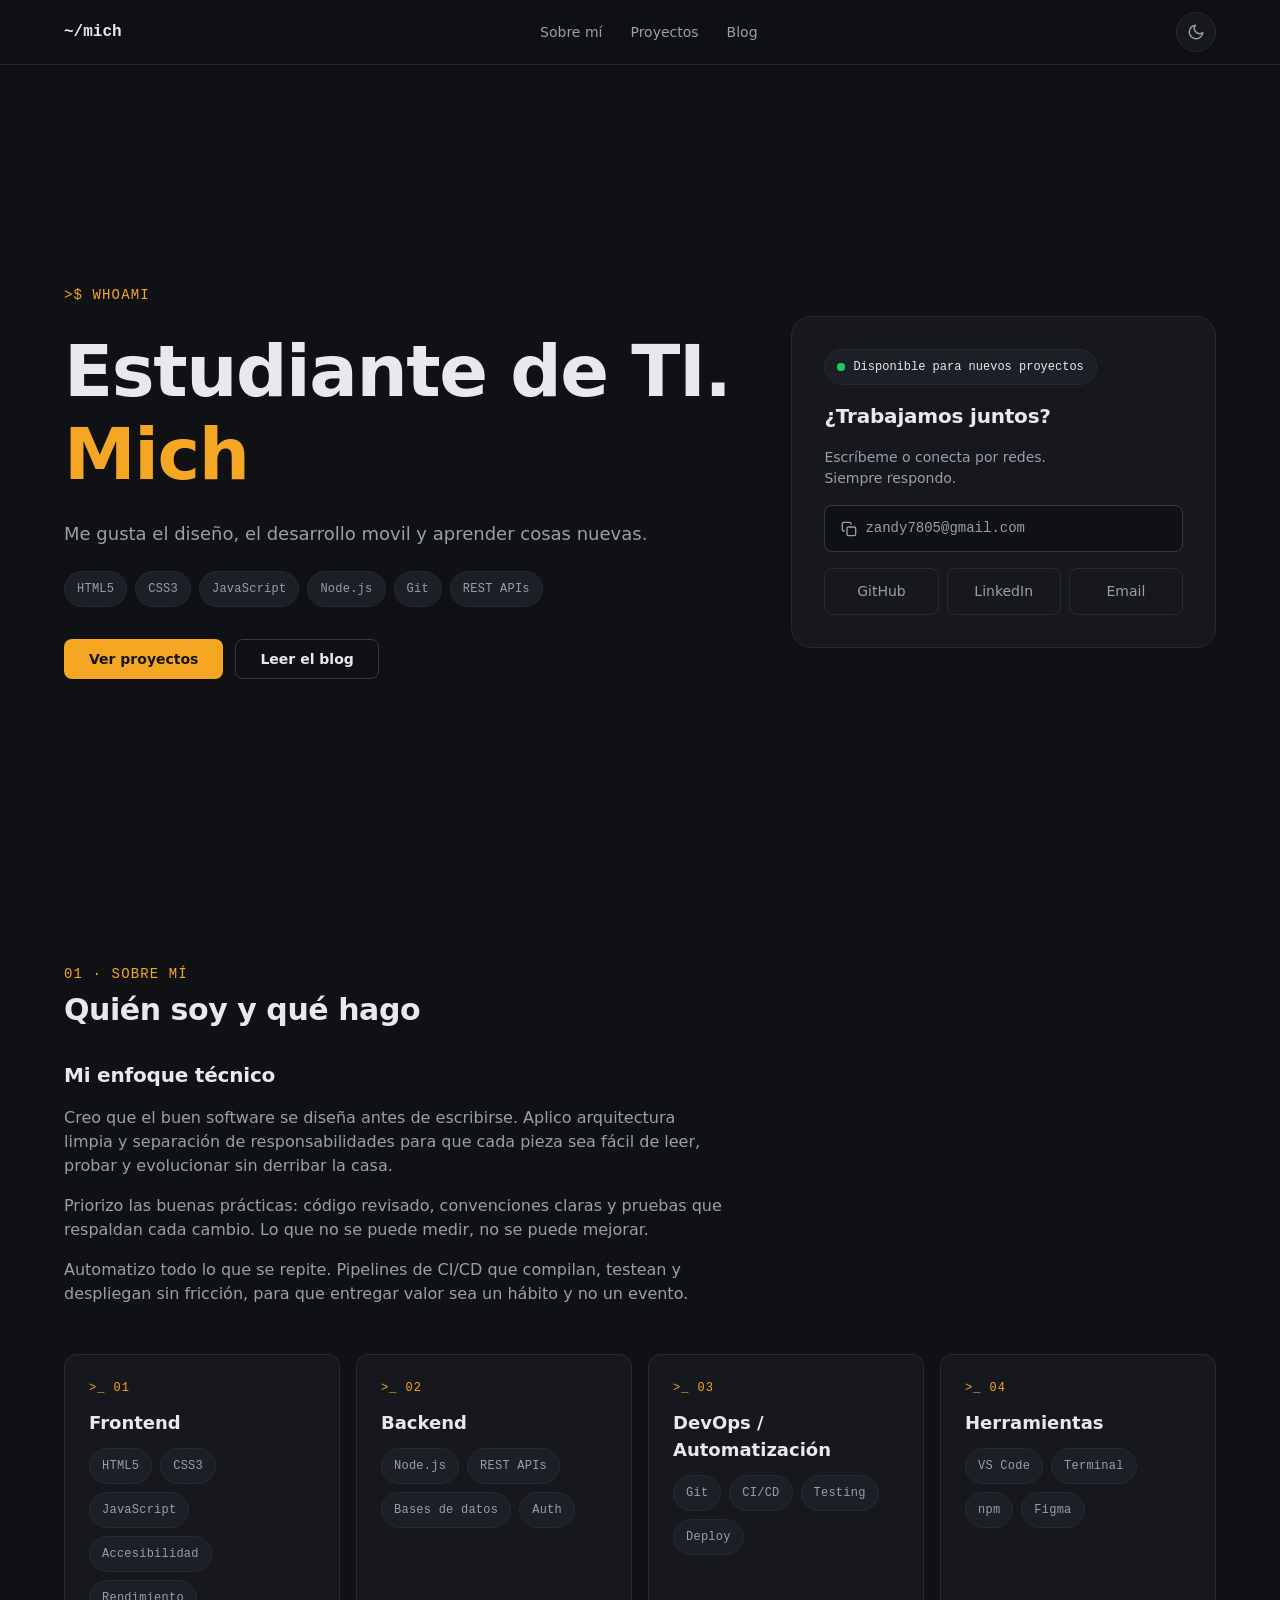
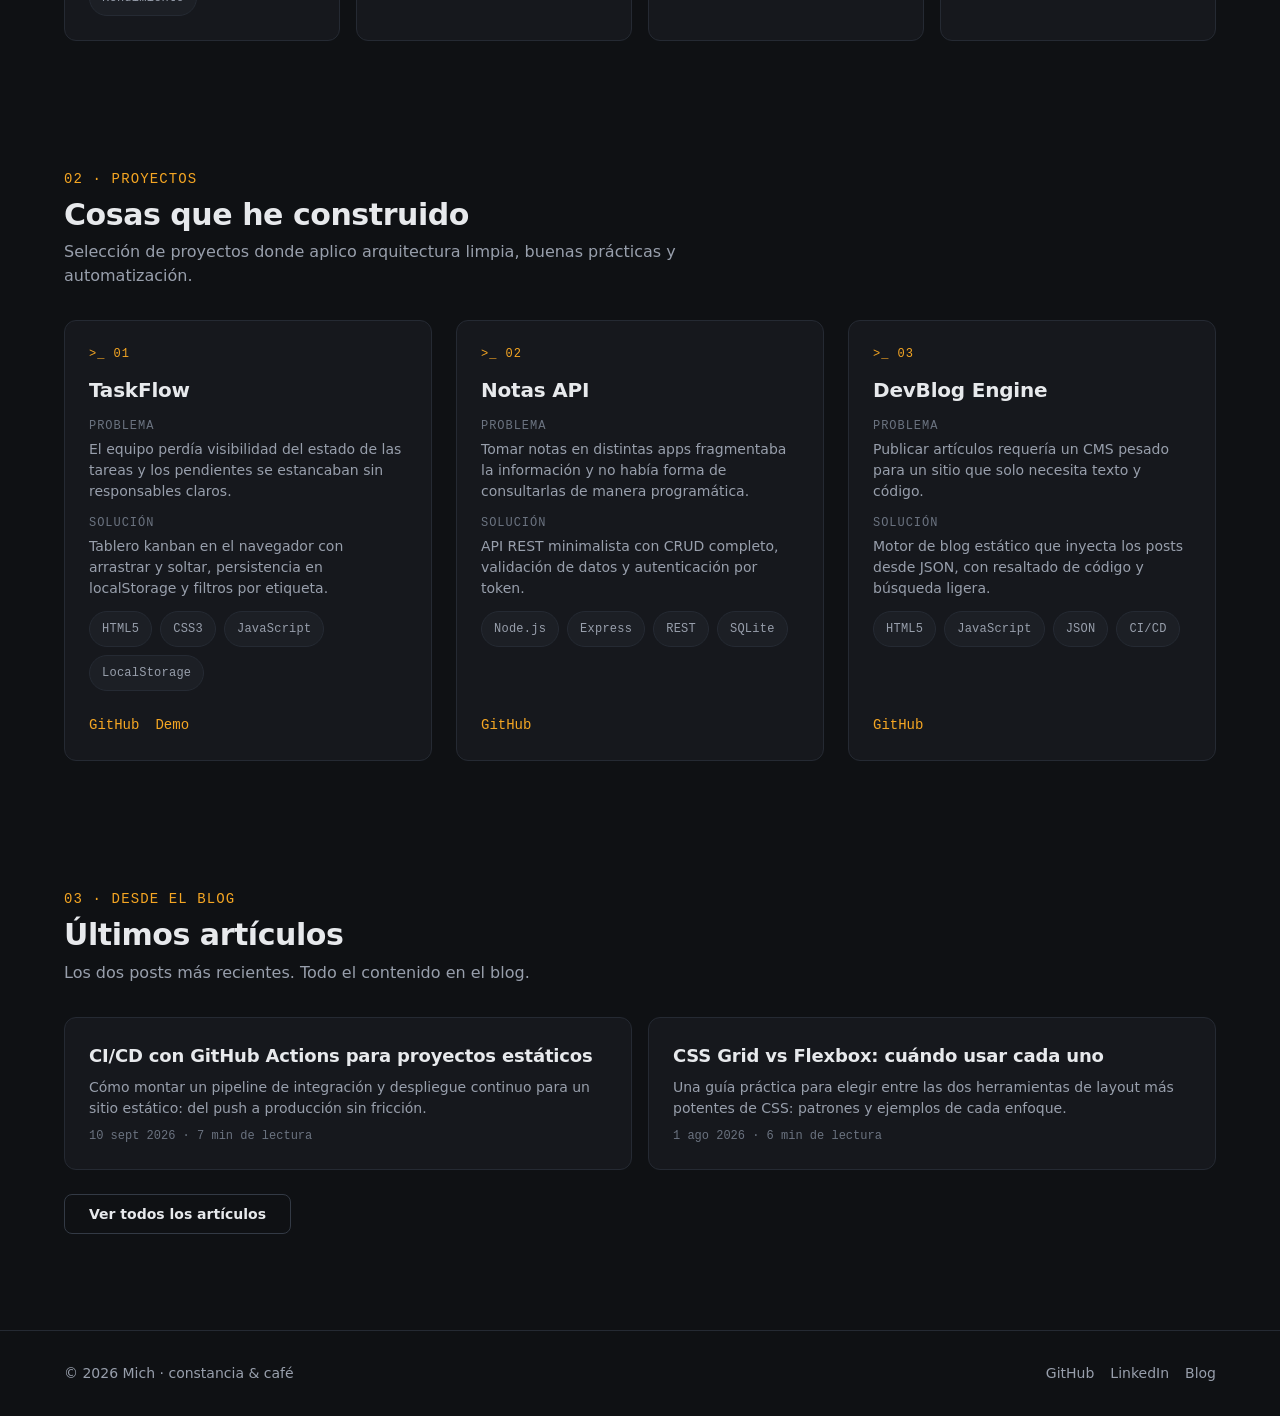
==== index.html @ 4bd6a607 "first commit" ====
<!DOCTYPE html>
<html lang="es" data-theme="dark">
<head>
  <meta charset="UTF-8">
  <meta name="viewport" content="width=device-width, initial-scale=1.0">
  <meta name="color-scheme" content="dark light">
  <meta name="description" content="Portafolio y blog de desarrollo web de Mich: proyectos, artículos técnicos y experiencia.">
  <title>Mich · Desarrollador y Blog</title>
  <link rel="stylesheet" href="css/variables.css">
  <link rel="stylesheet" href="css/style.css">
  <script src="js/main.js" defer></script>
</head>
<body data-page="home">
  <a class="skip-link" href="#main">Saltar al contenido</a>

  <header class="site-header">
    <nav class="container" aria-label="Navegación principal">
      <a class="brand" href="index.html">~/mich</a>

      <ul class="nav-list" id="site-nav">
        <li><a href="#about">Sobre mí</a></li>
        <li><a href="#projects">Proyectos</a></li>
        <li><a href="blog.html">Blog</a></li>
      </ul>

      <button id="nav-toggle" class="nav-toggle" type="button" aria-label="Abrir menú" aria-expanded="false" aria-controls="site-nav">
        <svg class="icon-menu" width="20" height="20" viewBox="0 0 24 24" fill="none" stroke="currentColor" stroke-width="2" stroke-linecap="round" aria-hidden="true">
          <line x1="4" y1="6" x2="20" y2="6"></line>
          <line x1="4" y1="12" x2="20" y2="12"></line>
          <line x1="4" y1="18" x2="20" y2="18"></line>
        </svg>
        <svg class="icon-close" width="20" height="20" viewBox="0 0 24 24" fill="none" stroke="currentColor" stroke-width="2" stroke-linecap="round" aria-hidden="true">
          <line x1="18" y1="6" x2="6" y2="18"></line>
          <line x1="6" y1="6" x2="18" y2="18"></line>
        </svg>
      </button>

      <button id="theme-toggle" class="theme-toggle" type="button" aria-label="Cambiar a tema claro">
        <svg class="icon-sun" width="18" height="18" viewBox="0 0 24 24" fill="none" stroke="currentColor" stroke-width="2" stroke-linecap="round" aria-hidden="true">
          <circle cx="12" cy="12" r="4"></circle>
          <path d="M12 2v2m0 16v2M4.93 4.93l1.41 1.41m11.32 11.32 1.41 1.41M2 12h2m16 0h2M4.93 19.07l1.41-1.41m11.32-11.32 1.41-1.41"></path>
        </svg>
        <svg class="icon-moon" width="18" height="18" viewBox="0 0 24 24" fill="none" stroke="currentColor" stroke-width="2" stroke-linecap="round" stroke-linejoin="round" aria-hidden="true">
          <path d="M21 12.79A9 9 0 1 1 11.21 3 7 7 0 0 0 21 12.79z"></path>
        </svg>
      </button>
    </nav>
  </header>

  <main id="main">
    <section id="hero" class="hero container">
      <div class="hero-grid">
        <div class="hero-intro">
          <p class="eyebrow">&gt;$ whoami</p>
          <h1 class="hero-title">
            Estudiante de TI.
            <span class="hero-name">Mich</span>
          </h1>
          <p class="hero-lead">
            Me gusta el diseño, el desarrollo movil y aprender cosas nuevas.
          </p>
          <ul class="tech-badges" aria-label="Tecnologías core">
            <li class="tech-badge">HTML5</li>
            <li class="tech-badge">CSS3</li>
            <li class="tech-badge">JavaScript</li>
            <li class="tech-badge">Node.js</li>
            <li class="tech-badge">Git</li>
            <li class="tech-badge">REST APIs</li>
          </ul>
          <div class="hero-actions">
            <a class="btn btn-primary" href="#projects">Ver proyectos</a>
            <a class="btn btn-ghost" href="blog.html">Leer el blog</a>
          </div>
        </div>

        <aside class="contact-banner" aria-label="Contacto">
          <span class="status-badge">
            <span class="status-dot" aria-hidden="true"></span>
            Disponible para nuevos proyectos
          </span>

          <h2 class="banner-title">¿Trabajamos juntos?</h2>
          <p class="banner-text">
            Escríbeme o conecta por redes. Siempre respondo.
          </p>

          <button
            id="copy-email-btn"
            class="copy-btn"
            type="button"
            data-email="zandy7805@gmail.com"
            aria-label="Copiar correo zandy7805@gmail.com"
          >
            <svg width="16" height="16" viewBox="0 0 24 24" fill="none" stroke="currentColor" stroke-width="2" stroke-linecap="round" stroke-linejoin="round" aria-hidden="true">
              <rect x="9" y="9" width="13" height="13" rx="2"></rect>
              <path d="M5 15H4a2 2 0 0 1-2-2V4a2 2 0 0 1 2-2h9a2 2 0 0 1 2 2v1"></path>
            </svg>
            <span class="copy-label">zandy7805@gmail.com</span>
          </button>

          <div class="social-links">
            <a class="social-link" href="https://github.com/253464-Daniela" rel="noopener noreferrer" target="_blank">GitHub</a>
            <a class="social-link" href="https://www.linkedin.com/in/daniela-michell-zúñiga-monterrosa-186a79348/" rel="noopener noreferrer" target="_blank">LinkedIn</a>
            <a class="social-link" href="mailto:zandy7805@gmail.com">Email</a>
          </div>
        </aside>
      </div>
    </section>

    <section id="about" class="section container">
      <div class="section-header">
        <p class="eyebrow">01 · sobre mí</p>
        <h2 class="section-title">Quién soy y qué hago</h2>
      </div>

      <div class="about-text">
        <h3 class="about-heading">Mi enfoque técnico</h3>
        <p>
          Creo que el buen software se diseña antes de escribirse. Aplico
          arquitectura limpia y separación de responsabilidades para que cada
          pieza sea fácil de leer, probar y evolucionar sin derribar la casa.
        </p>
        <p>
          Priorizo las buenas prácticas: código revisado, convenciones claras
          y pruebas que respaldan cada cambio. Lo que no se puede medir, no se
          puede mejorar.
        </p>
        <p>
          Automatizo todo lo que se repite. Pipelines de CI/CD que compilan,
          testean y despliegan sin fricción, para que entregar valor sea un
          hábito y no un evento.
        </p>
      </div>

      <div class="skills-grid">
        <article class="skill-card">
          <p class="skill-card-code">&gt;_ 01</p>
          <h3 class="skill-card-title">Frontend</h3>
          <ul class="skill-tags">
            <li class="tech-badge">HTML5</li>
            <li class="tech-badge">CSS3</li>
            <li class="tech-badge">JavaScript</li>
            <li class="tech-badge">Accesibilidad</li>
            <li class="tech-badge">Rendimiento</li>
          </ul>
        </article>

        <article class="skill-card">
          <p class="skill-card-code">&gt;_ 02</p>
          <h3 class="skill-card-title">Backend</h3>
          <ul class="skill-tags">
            <li class="tech-badge">Node.js</li>
            <li class="tech-badge">REST APIs</li>
            <li class="tech-badge">Bases de datos</li>
            <li class="tech-badge">Auth</li>
          </ul>
        </article>

        <article class="skill-card">
          <p class="skill-card-code">&gt;_ 03</p>
          <h3 class="skill-card-title">DevOps / Automatización</h3>
          <ul class="skill-tags">
            <li class="tech-badge">Git</li>
            <li class="tech-badge">CI/CD</li>
            <li class="tech-badge">Testing</li>
            <li class="tech-badge">Deploy</li>
          </ul>
        </article>

        <article class="skill-card">
          <p class="skill-card-code">&gt;_ 04</p>
          <h3 class="skill-card-title">Herramientas</h3>
          <ul class="skill-tags">
            <li class="tech-badge">VS Code</li>
            <li class="tech-badge">Terminal</li>
            <li class="tech-badge">npm</li>
            <li class="tech-badge">Figma</li>
          </ul>
        </article>
      </div>
    </section>

    <section id="projects" class="section container">
      <div class="section-header">
        <p class="eyebrow">02 · proyectos</p>
        <h2 class="section-title">Cosas que he construido</h2>
        <p class="section-lead">
          Selección de proyectos donde aplico arquitectura limpia, buenas
          prácticas y automatización.
        </p>
      </div>
      <div id="projects-grid"></div>
    </section>

    <section id="latest-posts" class="section container">
      <div class="section-header">
        <p class="eyebrow">03 · desde el blog</p>
        <h2 class="section-title">Últimos artículos</h2>
        <p class="section-lead">
          Los dos posts más recientes. Todo el contenido en el blog.
        </p>
      </div>
      <div id="latest-posts-list"></div>
      <a class="btn btn-ghost" href="blog.html">Ver todos los artículos</a>
    </section>
  </main>

  <footer class="site-footer">
    <div class="container">
      <p>© <span id="year">2026</span> Mich · constancia &amp; café</p>
      <ul class="footer-links">
        <li><a href="https://github.com/" rel="noopener noreferrer" target="_blank">GitHub</a></li>
        <li><a href="https://linkedin.com/" rel="noopener noreferrer" target="_blank">LinkedIn</a></li>
        <li><a href="blog.html">Blog</a></li>
      </ul>
    </div>
  </footer>
</body>
</html>
---- css/variables.css ----
/* ============================================================
   Design tokens · Developer Portfolio
   Dark mode por defecto · paleta clara via [data-theme="light"]
   ============================================================ */

:root {
  /* ---------- Tipografía de sistema ---------- */
  --font-sans: ui-sans-serif, system-ui, -apple-system, "Segoe UI",
    Roboto, "Helvetica Neue", Arial, sans-serif;
  --font-mono: ui-monospace, "Cascadia Code", "SF Mono", "JetBrains Mono",
    Menlo, Consolas, "Liberation Mono", monospace;

  --text-xs: 0.75rem;
  --text-sm: 0.875rem;
  --text-base: 1rem;
  --text-lg: 1.125rem;
  --text-xl: 1.25rem;
  --text-2xl: 1.5rem;
  --text-3xl: 1.875rem;
  --text-4xl: clamp(2rem, 5vw, 3rem);
  --text-5xl: clamp(2.5rem, 7vw, 4.5rem);

  --leading-tight: 1.15;
  --leading-normal: 1.5;
  --leading-loose: 1.75;

  --weight-regular: 400;
  --weight-medium: 500;
  --weight-semibold: 600;
  --weight-bold: 700;

  /* ---------- Espaciado · escala 8pt ---------- */
  --space-1: 0.25rem;
  --space-2: 0.5rem;
  --space-3: 0.75rem;
  --space-4: 1rem;
  --space-5: 1.5rem;
  --space-6: 2rem;
  --space-7: 3rem;
  --space-8: 4rem;
  --space-9: 6rem;

  /* ---------- Radios ---------- */
  --radius-sm: 0.25rem;
  --radius-md: 0.5rem;
  --radius-lg: 0.75rem;
  --radius-xl: 1.25rem;
  --radius-full: 9999px;

  /* ---------- Layout ---------- */
  --container-max: 72rem;
  --container-narrow: 42rem;
  --measure: 65ch;
  --header-height: 4rem;

  /* ---------- Elevación ---------- */
  --shadow-sm: 0 1px 2px rgb(0 0 0 / 0.1);
  --shadow-md: 0 6px 16px rgb(0 0 0 / 0.14);
  --shadow-lg: 0 16px 40px rgb(0 0 0 / 0.22);

  /* ---------- Movimiento ---------- */
  --duration-fast: 150ms;
  --duration-base: 250ms;
  --duration-slow: 450ms;
  --ease-out: cubic-bezier(0.16, 1, 0.3, 1);
  --ease-in-out: cubic-bezier(0.65, 0, 0.35, 1);

  /* ---------- Z-index ---------- */
  --z-header: 100;
  --z-skip: 200;

  /* ---------- Otros ---------- */
  --header-bg: color-mix(in srgb, var(--bg) 86%, transparent);

  /* ==========================================================
     Tema oscuro (por defecto)
     ========================================================== */
  --bg: #0f1114;
  --bg-elevated: #16181d;
  --bg-muted: #1c1f25;
  --text: #e7e9ec;
  --text-muted: #989fac;
  --text-faint: #6b7380;
  --border: #252a33;
  --border-strong: #333a45;
  --accent: #f5a623;
  --accent-strong: #ffbe3d;
  --accent-contrast: #15170f;
  --link: #f5a623;
  --focus-ring: 0 0 0 3px color-mix(in srgb, var(--accent) 45%, transparent);
  --selection-bg: color-mix(in srgb, var(--accent) 85%, transparent);

  color-scheme: dark;
}

/* ============================================================
   Tema claro
   ============================================================ */
[data-theme="light"] {
  --bg: #f7f7f5;
  --bg-elevated: #ffffff;
  --bg-muted: #efefe9;
  --text: #1a1c1e;
  --text-muted: #4c525c;
  --text-faint: #6b7380;
  --border: #e2e2dc;
  --border-strong: #c9c9c1;
  --accent: #b45309;
  --accent-strong: #d97706;
  --accent-contrast: #ffffff;
  --link: #b45309;

  --shadow-sm: 0 1px 2px rgb(0 0 0 / 0.06);
  --shadow-md: 0 6px 16px rgb(0 0 0 / 0.08);
  --shadow-lg: 0 16px 40px rgb(0 0 0 / 0.12);

  color-scheme: light;
}
---- css/style.css ----
/* ============================================================
   Base styles · Developer Portfolio
   ============================================================ */

/* ---------- Reset ---------- */
*,
*::before,
*::after {
  box-sizing: border-box;
}

* {
  margin: 0;
}

html {
  scroll-behavior: smooth;
  scroll-padding-top: var(--header-height);
}

body {
  font-family: var(--font-sans);
  font-size: var(--text-base);
  line-height: var(--leading-normal);
  background: var(--bg);
  color: var(--text);
  text-rendering: optimizeLegibility;
  -webkit-font-smoothing: antialiased;
  transition: background var(--duration-base) var(--ease-out),
    color var(--duration-base) var(--ease-out);
}

img,
svg,
picture {
  display: block;
  max-width: 100%;
}

button,
input,
textarea,
select {
  font: inherit;
  color: inherit;
}

a {
  color: var(--link);
  text-decoration: none;
}

a:hover {
  text-decoration: underline;
  text-underline-offset: 3px;
}

::selection {
  background: var(--selection-bg);
  color: var(--bg);
}

:focus-visible {
  outline: 3px solid var(--accent);
  outline-offset: 2px;
  border-radius: var(--radius-sm);
}

/* ---------- Utilidades de layout ---------- */
.container {
  width: min(100% - var(--space-6), var(--container-max));
  margin-inline: auto;
}

.container-narrow {
  width: min(100% - var(--space-6), var(--container-narrow));
  margin-inline: auto;
}

.section {
  padding-block: var(--space-8);
}

.eyebrow {
  font-family: var(--font-mono);
  font-size: var(--text-sm);
  color: var(--accent);
  letter-spacing: 0.08em;
  text-transform: uppercase;
}

/* ---------- Accesibilidad ---------- */
.skip-link {
  position: fixed;
  top: var(--space-3);
  left: var(--space-3);
  z-index: var(--z-skip);
  padding: var(--space-2) var(--space-4);
  background: var(--accent);
  color: var(--accent-contrast);
  font-weight: var(--weight-semibold);
  border-radius: var(--radius-md);
  transform: translateY(-400%);
  transition: transform var(--duration-fast) var(--ease-out);
}

.skip-link:focus {
  transform: translateY(0);
  text-decoration: none;
}

/* ---------- Header fijo ---------- */
.site-header {
  position: fixed;
  inset-inline: 0;
  top: 0;
  z-index: var(--z-header);
  background: var(--header-bg);
  border-bottom: 1px solid var(--border);
  backdrop-filter: blur(10px);
  -webkit-backdrop-filter: blur(10px);
}

.site-header .container {
  display: flex;
  align-items: center;
  justify-content: space-between;
  gap: var(--space-4);
  height: var(--header-height);
}

.brand {
  font-family: var(--font-mono);
  font-weight: var(--weight-semibold);
  color: var(--text);
  white-space: nowrap;
}

.brand:hover {
  text-decoration: none;
}

.nav {
  display: flex;
  align-items: center;
  gap: var(--space-4);
}

.nav-list {
  display: flex;
  align-items: center;
  gap: var(--space-1);
  list-style: none;
  padding: 0;
}

.nav-list a {
  display: block;
  padding: var(--space-2) var(--space-3);
  border-radius: var(--radius-md);
  color: var(--text-muted);
  font-weight: var(--weight-medium);
  font-size: var(--text-sm);
  transition: color var(--duration-fast) var(--ease-out),
    background var(--duration-fast) var(--ease-out);
}

.nav-list a:hover {
  color: var(--text);
  background: var(--bg-muted);
  text-decoration: none;
}

.nav-list a.is-active {
  color: var(--accent);
}

/* ---------- Botón de tema ---------- */
.theme-toggle {
  display: inline-flex;
  align-items: center;
  justify-content: center;
  width: 2.5rem;
  height: 2.5rem;
  border: 1px solid var(--border);
  border-radius: var(--radius-full);
  background: var(--bg-elevated);
  color: var(--text-muted);
  cursor: pointer;
  transition: color var(--duration-fast) var(--ease-out),
    border-color var(--duration-fast) var(--ease-out);
}

.theme-toggle:hover {
  color: var(--accent);
  border-color: var(--border-strong);
}

.theme-toggle .icon-moon,
html[data-theme="dark"] .theme-toggle .icon-sun {
  display: none;
}

html[data-theme="dark"] .theme-toggle .icon-moon {
  display: block;
}

/* ---------- Botón de menú móvil ---------- */
.nav-toggle {
  display: none;
  align-items: center;
  justify-content: center;
  width: 2.5rem;
  height: 2.5rem;
  border: 1px solid var(--border);
  border-radius: var(--radius-md);
  background: var(--bg-elevated);
  color: var(--text-muted);
  cursor: pointer;
  transition: color var(--duration-fast) var(--ease-out),
    border-color var(--duration-fast) var(--ease-out);
}

.nav-toggle:hover {
  color: var(--accent);
  border-color: var(--border-strong);
}

.nav-toggle .icon-close,
.nav-toggle.is-open .icon-menu {
  display: none;
}

.nav-toggle.is-open .icon-close {
  display: block;
}

/* ---------- Main ---------- */
main {
  padding-top: var(--header-height);
}

/* ---------- Hero ---------- */
.hero {
  min-height: calc(100vh - var(--header-height));
  display: flex;
  align-items: center;
  padding-block: var(--space-8);
}

.hero-grid {
  display: grid;
  grid-template-columns: minmax(0, 1.6fr) minmax(0, 1fr);
  gap: var(--space-7);
  align-items: center;
  width: 100%;
}

.hero-intro {
  display: flex;
  flex-direction: column;
  align-items: flex-start;
  gap: var(--space-5);
}

.hero-title {
  font-size: var(--text-5xl);
  line-height: var(--leading-tight);
  letter-spacing: -0.02em;
  max-width: 14ch;
}

.hero-name {
  display: block;
  color: var(--accent);
}

.hero-lead {
  max-width: var(--measure);
  color: var(--text-muted);
  font-size: var(--text-lg);
}

.hero-actions {
  display: flex;
  flex-wrap: wrap;
  gap: var(--space-3);
  margin-top: var(--space-2);
}

.tech-badges {
  display: flex;
  flex-wrap: wrap;
  gap: var(--space-2);
  max-width: 32rem;
  list-style: none;
  padding: 0;
}

.tech-badge {
  padding: var(--space-2) var(--space-3);
  border: 1px solid var(--border);
  border-radius: var(--radius-full);
  background: var(--bg-muted);
  color: var(--text-muted);
  font-family: var(--font-mono);
  font-size: var(--text-xs);
  letter-spacing: 0.02em;
}

/* ---------- Banner de contacto (bento) ---------- */
.contact-banner {
  position: relative;
  display: grid;
  justify-items: start;
  gap: var(--space-4);
  padding: var(--space-6);
  border: 1px solid var(--border);
  border-radius: var(--radius-xl);
  background: var(--bg-elevated);
  overflow: hidden;
  transition: border-color var(--duration-base) var(--ease-out),
    box-shadow var(--duration-base) var(--ease-out),
    transform var(--duration-base) var(--ease-out);
}

.contact-banner:hover {
  border-color: var(--border-strong);
  box-shadow: var(--shadow-md);
  transform: translateY(-2px);
}

.status-badge {
  display: inline-flex;
  align-items: center;
  gap: var(--space-2);
  padding: var(--space-2) var(--space-3);
  border: 1px solid var(--border);
  border-radius: var(--radius-full);
  background: var(--bg-muted);
  font-family: var(--font-mono);
  font-size: var(--text-xs);
  color: var(--text);
}

.status-dot {
  position: relative;
  width: 0.5rem;
  height: 0.5rem;
  flex-shrink: 0;
  border-radius: var(--radius-full);
  background: #22c55e;
}

.status-dot::after {
  content: "";
  position: absolute;
  inset: 0;
  border-radius: var(--radius-full);
  background: #22c55e;
  opacity: 0.6;
  animation: pulse 1.8s var(--ease-out) infinite;
}

@keyframes pulse {
  0% {
    transform: scale(1);
    opacity: 0.6;
  }
  70%,
  100% {
    transform: scale(3);
    opacity: 0;
  }
}

.banner-title {
  font-size: var(--text-xl);
  letter-spacing: -0.01em;
}

.banner-text {
  max-width: 30ch;
  color: var(--text-muted);
  font-size: var(--text-sm);
}

.copy-btn {
  display: flex;
  align-items: center;
  gap: var(--space-2);
  width: 100%;
  padding: var(--space-3) var(--space-4);
  border: 1px solid var(--border-strong);
  border-radius: var(--radius-md);
  background: var(--bg);
  color: var(--text-muted);
  font-family: var(--font-mono);
  font-size: var(--text-sm);
  cursor: pointer;
  transition: color var(--duration-fast) var(--ease-out),
    border-color var(--duration-fast) var(--ease-out),
    background var(--duration-fast) var(--ease-out);
}

.copy-btn:hover {
  color: var(--text);
  border-color: var(--accent);
}

.copy-btn.is-copied {
  background: var(--accent);
  border-color: var(--accent);
  color: var(--accent-contrast);
}

.copy-label {
  overflow: hidden;
  text-overflow: ellipsis;
  white-space: nowrap;
}

.social-links {
  display: grid;
  grid-template-columns: repeat(3, 1fr);
  gap: var(--space-2);
  width: 100%;
}

.social-link {
  display: flex;
  align-items: center;
  justify-content: center;
  padding: var(--space-3) var(--space-2);
  border: 1px solid var(--border);
  border-radius: var(--radius-md);
  color: var(--text-muted);
  font-size: var(--text-sm);
  font-weight: var(--weight-medium);
  text-align: center;
  transition: color var(--duration-fast) var(--ease-out),
    border-color var(--duration-fast) var(--ease-out),
    background var(--duration-fast) var(--ease-out);
}

.social-link:hover {
  color: var(--accent);
  border-color: var(--accent);
  background: var(--bg-muted);
  text-decoration: none;
}

/* ---------- Botones ---------- */
.btn {
  display: inline-flex;
  align-items: center;
  justify-content: center;
  gap: var(--space-2);
  padding: var(--space-3) var(--space-5);
  border-radius: var(--radius-md);
  border: 1px solid transparent;
  font-weight: var(--weight-semibold);
  font-size: var(--text-sm);
  line-height: 1;
  cursor: pointer;
  transition: transform var(--duration-fast) var(--ease-out),
    background var(--duration-fast) var(--ease-out),
    border-color var(--duration-fast) var(--ease-out),
    color var(--duration-fast) var(--ease-out);
}

.btn:hover {
  text-decoration: none;
  transform: translateY(-1px);
}

.btn-primary {
  background: var(--accent);
  color: var(--accent-contrast);
}

.btn-primary:hover {
  background: var(--accent-strong);
}

.btn-ghost {
  background: transparent;
  border-color: var(--border-strong);
  color: var(--text);
}

.btn-ghost:hover {
  border-color: var(--accent);
  color: var(--accent);
}

/* ---------- Secciones ---------- */
.section-header {
  display: flex;
  flex-direction: column;
  gap: var(--space-2);
  margin-bottom: var(--space-6);
}

.section-title {
  font-size: var(--text-3xl);
  line-height: var(--leading-tight);
  letter-spacing: -0.015em;
}

.section-lead {
  color: var(--text-muted);
  max-width: var(--measure);
}

.feature-grid {
  display: grid;
  grid-template-columns: repeat(auto-fit, minmax(min(100%, 20rem), 1fr));
  gap: var(--space-5);
}

.feature-card {
  padding: var(--space-5);
  border: 1px solid var(--border);
  border-radius: var(--radius-lg);
  background: var(--bg-elevated);
  transition: border-color var(--duration-base) var(--ease-out),
    transform var(--duration-base) var(--ease-out),
    box-shadow var(--duration-base) var(--ease-out);
}

.feature-card:hover {
  border-color: var(--border-strong);
  transform: translateY(-2px);
  box-shadow: var(--shadow-md);
}

.feature-card-title {
  font-size: var(--text-lg);
  margin-bottom: var(--space-2);
}

.feature-card p {
  color: var(--text-muted);
  font-size: var(--text-sm);
}

/* ---------- Sección sobre mí ---------- */
.about-text {
  display: flex;
  flex-direction: column;
  gap: var(--space-4);
  max-width: var(--measure);
  margin-bottom: var(--space-7);
}

.about-heading {
  font-size: var(--text-xl);
  letter-spacing: -0.01em;
}

.about-text p {
  color: var(--text-muted);
}

.skills-grid {
  display: grid;
  grid-template-columns: repeat(4, 1fr);
  gap: var(--space-4);
}

.skill-card {
  display: flex;
  flex-direction: column;
  gap: var(--space-3);
  padding: var(--space-5);
  border: 1px solid var(--border);
  border-radius: var(--radius-lg);
  background: var(--bg-elevated);
  transition: border-color var(--duration-base) var(--ease-out),
    transform var(--duration-base) var(--ease-out),
    box-shadow var(--duration-base) var(--ease-out);
}

.skill-card:hover {
  border-color: var(--border-strong);
  transform: translateY(-2px);
  box-shadow: var(--shadow-md);
}

.skill-card-code {
  font-family: var(--font-mono);
  font-size: var(--text-xs);
  letter-spacing: 0.08em;
  color: var(--accent);
}

.skill-card-title {
  font-size: var(--text-lg);
}

.skill-tags {
  display: flex;
  flex-wrap: wrap;
  gap: var(--space-2);
  list-style: none;
  padding: 0;
}

/* ---------- Proyectos ---------- */
#projects-grid {
  display: grid;
  grid-template-columns: repeat(auto-fit, minmax(min(100%, 20rem), 1fr));
  gap: var(--space-5);
}

.project-card {
  display: flex;
  flex-direction: column;
  gap: var(--space-3);
  padding: var(--space-5);
  border: 1px solid var(--border);
  border-radius: var(--radius-lg);
  background: var(--bg-elevated);
  transition: border-color var(--duration-base) var(--ease-out),
    transform var(--duration-base) var(--ease-out),
    box-shadow var(--duration-base) var(--ease-out);
}

.project-card:hover {
  border-color: var(--border-strong);
  transform: translateY(-4px);
  box-shadow: var(--shadow-md);
}

.project-card-code {
  font-family: var(--font-mono);
  font-size: var(--text-xs);
  letter-spacing: 0.08em;
  color: var(--accent);
}

.project-card-title {
  font-size: var(--text-xl);
  letter-spacing: -0.01em;
}

.project-problem,
.project-solution {
  display: flex;
  flex-direction: column;
  gap: var(--space-1);
}

.project-label {
  font-family: var(--font-mono);
  font-size: var(--text-xs);
  letter-spacing: 0.08em;
  text-transform: uppercase;
  color: var(--text-faint);
}

.project-problem p,
.project-solution p {
  color: var(--text-muted);
  font-size: var(--text-sm);
}

.project-tags {
  display: flex;
  flex-wrap: wrap;
  gap: var(--space-2);
  list-style: none;
  padding: 0;
}

.project-card-links {
  display: flex;
  flex-wrap: wrap;
  gap: var(--space-4);
  margin-top: auto;
  padding-top: var(--space-3);
}

.project-card-links a {
  font-family: var(--font-mono);
  font-size: var(--text-sm);
}

/* ---------- Blog ---------- */
#latest-posts-list {
  display: grid;
  grid-template-columns: repeat(auto-fit, minmax(min(100%, 20rem), 1fr));
  gap: var(--space-4);
  margin-bottom: var(--space-5);
}

.latest-card {
  display: flex;
  flex-direction: column;
  gap: var(--space-2);
  padding: var(--space-5);
  border: 1px solid var(--border);
  border-radius: var(--radius-lg);
  background: var(--bg-elevated);
  transition: border-color var(--duration-base) var(--ease-out),
    transform var(--duration-base) var(--ease-out),
    box-shadow var(--duration-base) var(--ease-out);
}

.latest-card:hover {
  border-color: var(--border-strong);
  transform: translateY(-2px);
  box-shadow: var(--shadow-md);
}

.latest-card-link {
  color: var(--text);
}

.latest-card-title {
  font-size: var(--text-lg);
  letter-spacing: -0.01em;
}

.latest-card-excerpt {
  color: var(--text-muted);
  font-size: var(--text-sm);
}

.latest-card-meta {
  font-family: var(--font-mono);
  font-size: var(--text-xs);
  color: var(--text-faint);
}

.posts-list {
  display: grid;
  gap: var(--space-4);
  list-style: none;
  padding: 0;
}

.post-card {
  padding: var(--space-5);
  border: 1px solid var(--border);
  border-radius: var(--radius-lg);
  background: var(--bg-elevated);
  transition: border-color var(--duration-base) var(--ease-out),
    transform var(--duration-base) var(--ease-out),
    box-shadow var(--duration-base) var(--ease-out);
}

.post-card:hover {
  border-color: var(--border-strong);
  transform: translateY(-2px);
  box-shadow: var(--shadow-md);
}

.post-card-link {
  color: var(--text);
}

.post-card-link:hover {
  color: var(--accent);
}

.post-card-title {
  font-size: var(--text-xl);
  letter-spacing: -0.01em;
}

.post-card-excerpt {
  margin-top: var(--space-2);
  color: var(--text-muted);
  font-size: var(--text-sm);
}

.post-meta {
  display: flex;
  flex-wrap: wrap;
  align-items: center;
  gap: var(--space-2);
  margin-top: var(--space-3);
  font-family: var(--font-mono);
  font-size: var(--text-xs);
  color: var(--text-faint);
}

.post-tags {
  display: inline-flex;
  flex-wrap: wrap;
  gap: var(--space-2);
}

/* ---------- Lector de artículos ---------- */
.back-link {
  margin-bottom: var(--space-5);
}

.post-reader {
  padding: var(--space-7);
}

.post-header {
  display: flex;
  flex-direction: column;
  gap: var(--space-3);
  margin-bottom: var(--space-6);
  padding-bottom: var(--space-5);
  border-bottom: 1px solid var(--border);
}

.post-title {
  font-size: var(--text-4xl);
  line-height: var(--leading-tight);
  letter-spacing: -0.02em;
}

.post-body {
  line-height: var(--leading-loose);
}

.post-body h2 {
  font-size: var(--text-2xl);
  margin-block: var(--space-6) var(--space-3);
  scroll-margin-top: var(--header-height);
}

.post-body h3 {
  font-size: var(--text-xl);
  margin-block: var(--space-5) var(--space-2);
  scroll-margin-top: var(--header-height);
}

.post-body p {
  margin-block: var(--space-3);
  color: var(--text);
}

.post-body ul,
.post-body ol {
  padding-left: var(--space-5);
  margin-block: var(--space-3);
}

.post-body li {
  margin-block: var(--space-1);
}

.post-body blockquote {
  margin-block: var(--space-4);
  padding-left: var(--space-4);
  border-left: 3px solid var(--accent);
  color: var(--text-muted);
}

.post-body a {
  text-decoration: underline;
  text-underline-offset: 3px;
}

.post-body pre {
  position: relative;
  margin-block: var(--space-5);
  padding: var(--space-6) var(--space-4) var(--space-4);
  border: 1px solid var(--border);
  border-radius: var(--radius-md);
  overflow-x: auto;
  font-size: var(--text-sm);
  line-height: var(--leading-normal);
}

.copy-code-btn {
  position: absolute;
  top: var(--space-2);
  right: var(--space-2);
  display: inline-flex;
  align-items: center;
  gap: var(--space-1);
  padding: var(--space-1) var(--space-2);
  border: 1px solid var(--border);
  border-radius: var(--radius-md);
  background: var(--bg-elevated);
  color: var(--text-muted);
  font-family: var(--font-mono);
  font-size: var(--text-xs);
  cursor: pointer;
  transition: color var(--duration-fast) var(--ease-out),
    border-color var(--duration-fast) var(--ease-out),
    background var(--duration-fast) var(--ease-out);
}

.copy-code-btn:hover {
  color: var(--accent);
  border-color: var(--accent);
}

.copy-code-btn.is-copied {
  background: var(--accent);
  border-color: var(--accent);
  color: var(--accent-contrast);
}

.post-body :not(pre) > code {
  padding: 0.125em 0.375em;
  border-radius: var(--radius-sm);
  background: var(--bg-muted);
  color: var(--accent);
  font-family: var(--font-mono);
  font-size: 0.9em;
}

/* ---------- Footer ---------- */
.site-footer {
  border-top: 1px solid var(--border);
  padding-block: var(--space-6);
  margin-top: var(--space-6);
  color: var(--text-muted);
  font-size: var(--text-sm);
}

.site-footer .container {
  display: flex;
  flex-wrap: wrap;
  align-items: center;
  justify-content: space-between;
  gap: var(--space-4);
}

.footer-links {
  display: flex;
  gap: var(--space-4);
  list-style: none;
  padding: 0;
}

.footer-links a {
  color: var(--text-muted);
}

.footer-links a:hover {
  color: var(--accent);
}

/* ---------- Movimiento reducido ---------- */
@media (prefers-reduced-motion: reduce) {
  html {
    scroll-behavior: auto;
  }

  *,
  *::before,
  *::after {
    transition-duration: 0.01ms !important;
    animation-duration: 0.01ms !important;
  }
}

/* ---------- Responsive ---------- */
@media (max-width: 60rem) {
  .hero-grid {
    grid-template-columns: 1fr;
    gap: var(--space-6);
  }

  .skills-grid {
    grid-template-columns: repeat(2, 1fr);
  }
}

@media (max-width: 48rem) {
  .section {
    padding-block: var(--space-6);
  }

  .site-header .container {
    justify-content: space-between;
  }

  .nav-list {
    order: 3;
    position: absolute;
    inset-inline: 0;
    top: var(--header-height);
    flex-direction: column;
    align-items: stretch;
    gap: var(--space-1);
    padding: var(--space-3);
    background: var(--bg);
    border-bottom: 1px solid var(--border);
    display: none;
  }

  .nav-list.is-open {
    display: flex;
  }

  .nav-list a {
    padding: var(--space-3);
  }

  .nav-toggle {
    display: inline-flex;
  }

  .hero-actions .btn {
    flex: 1;
  }

  .skills-grid {
    grid-template-columns: 1fr;
  }

  .post-reader {
    padding: var(--space-5);
  }
}
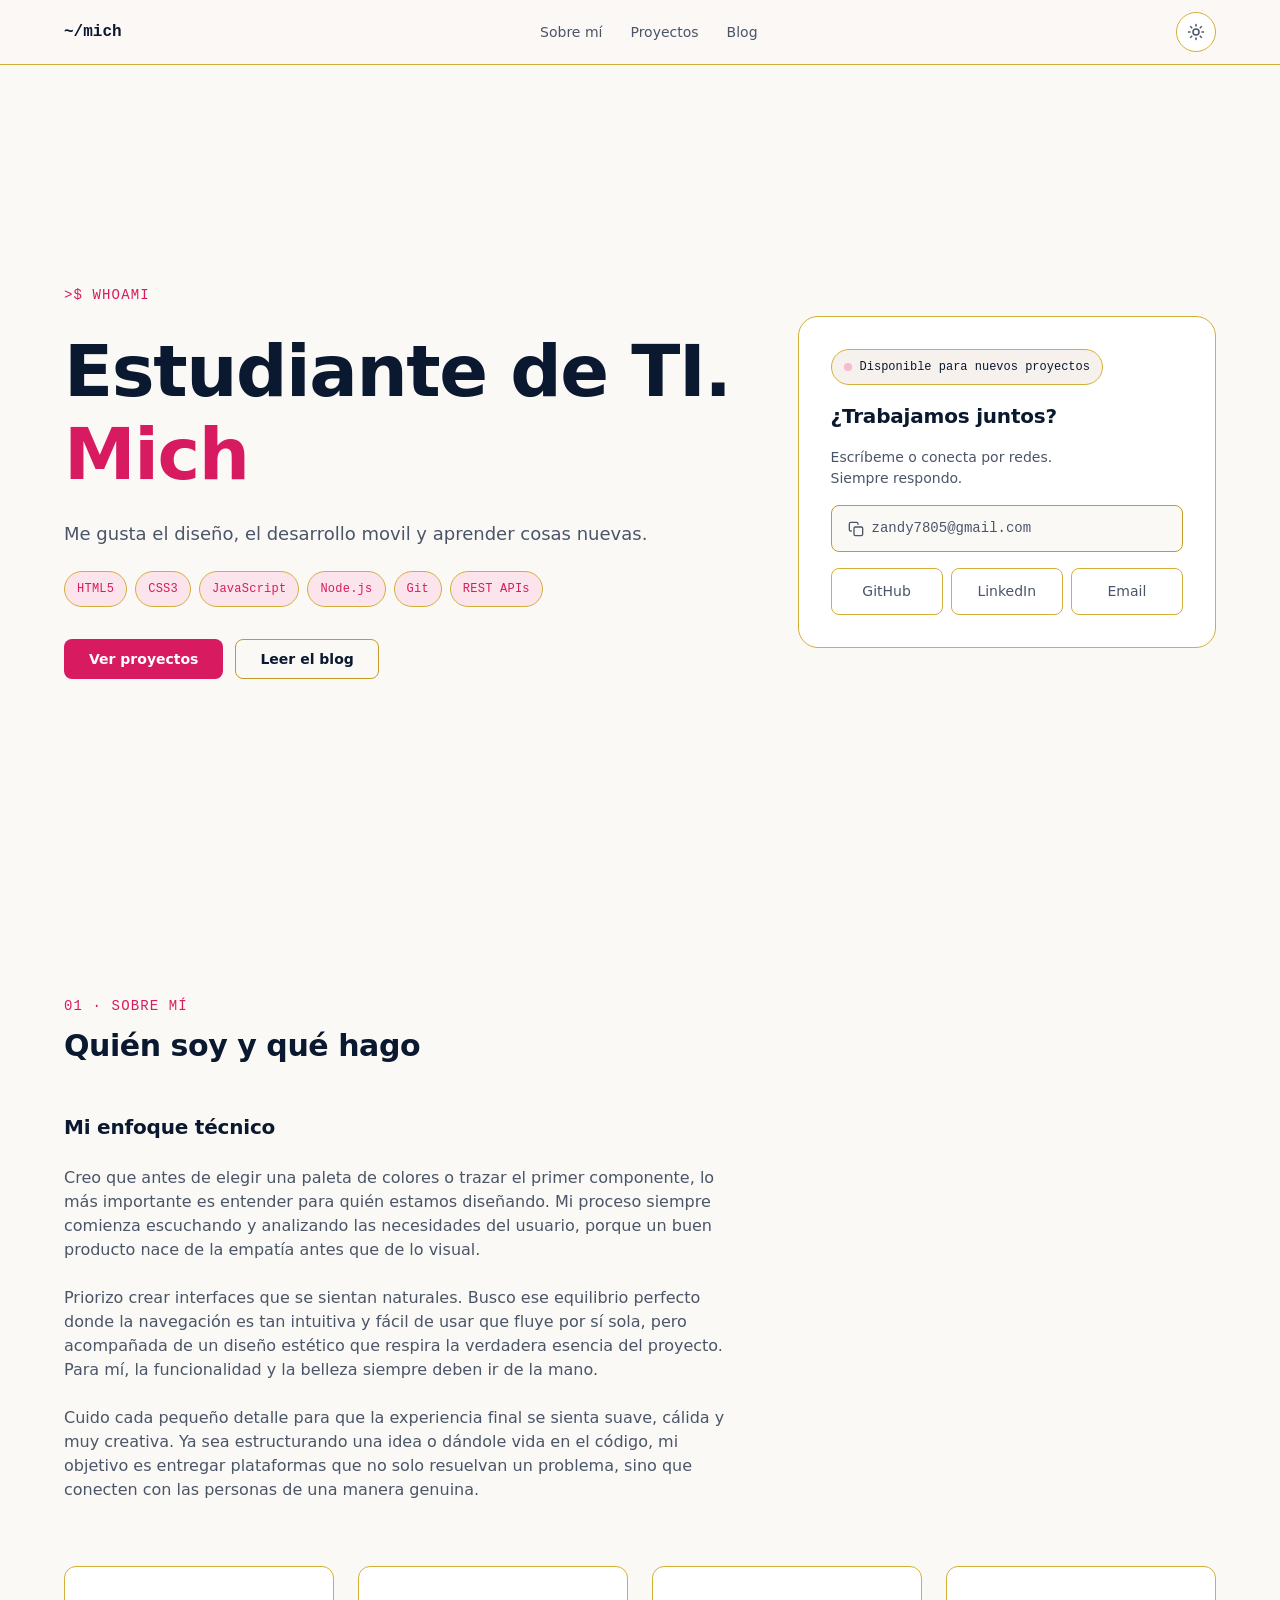
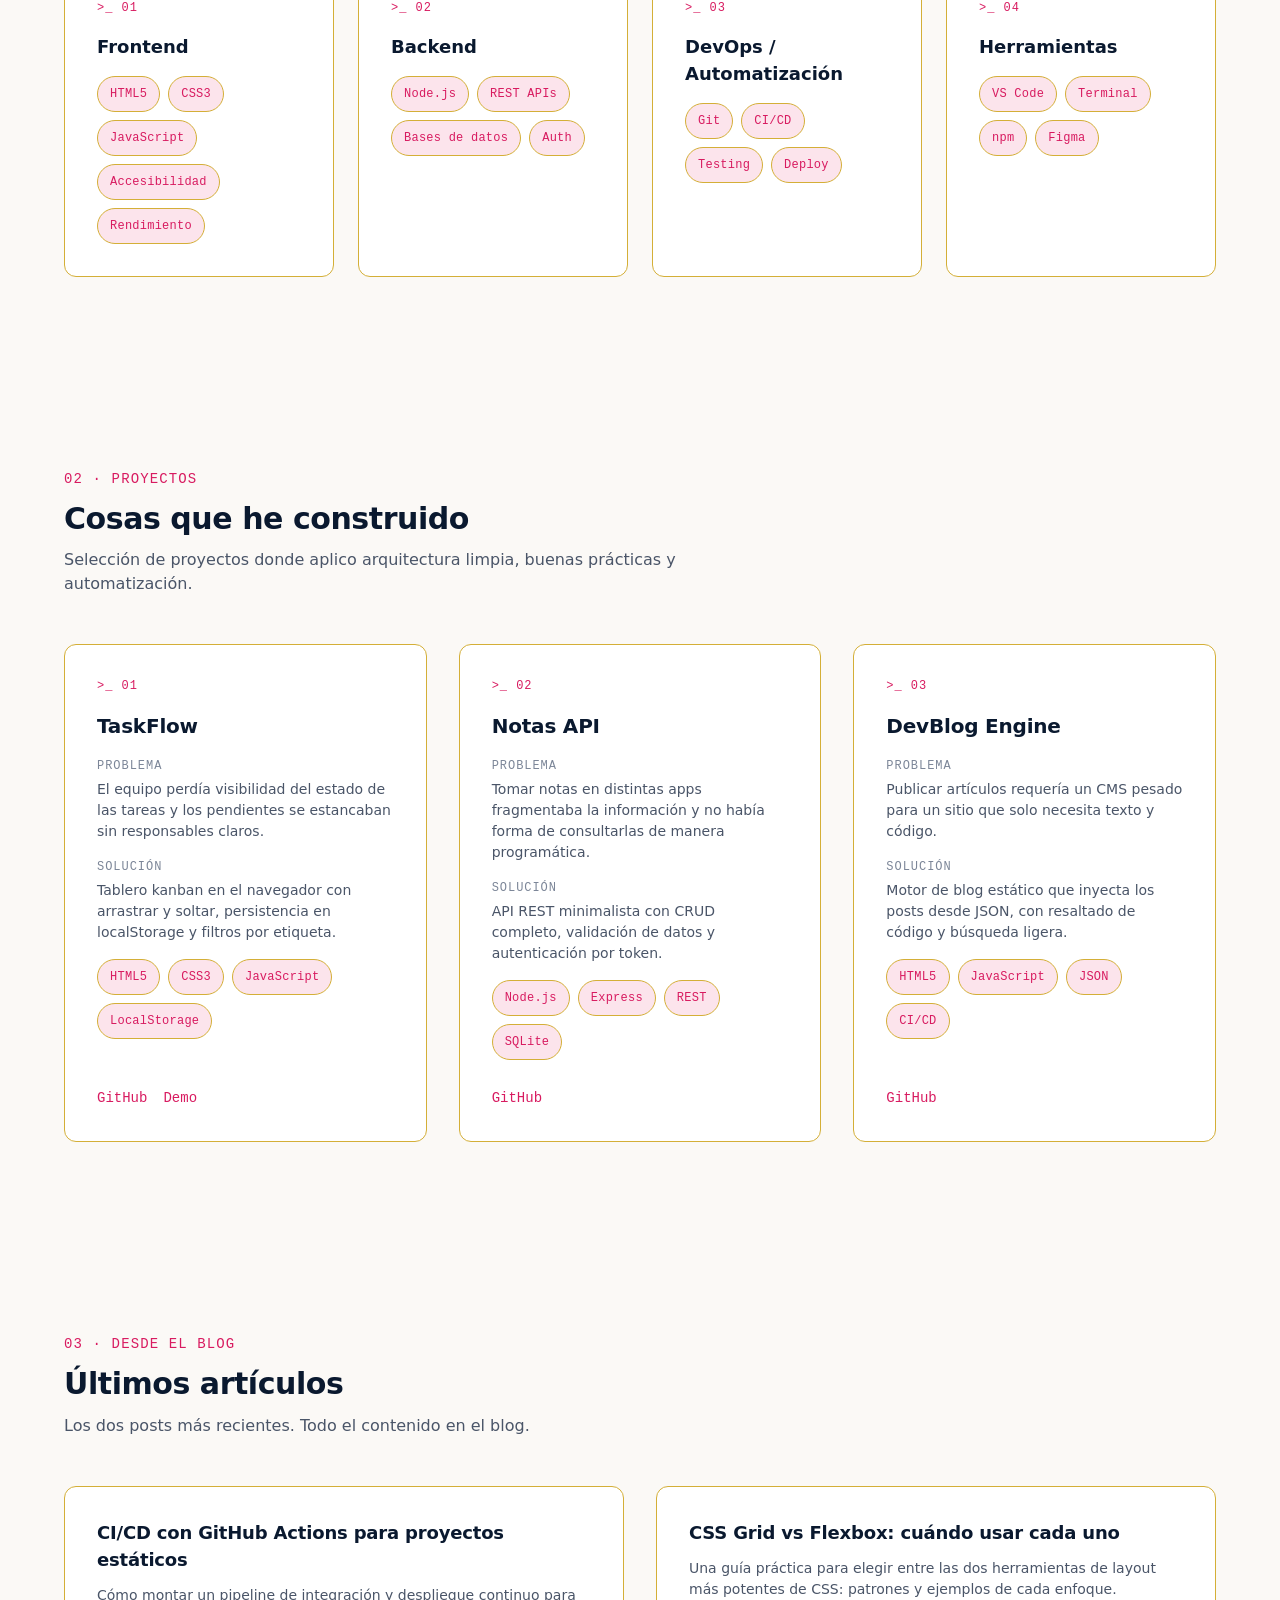
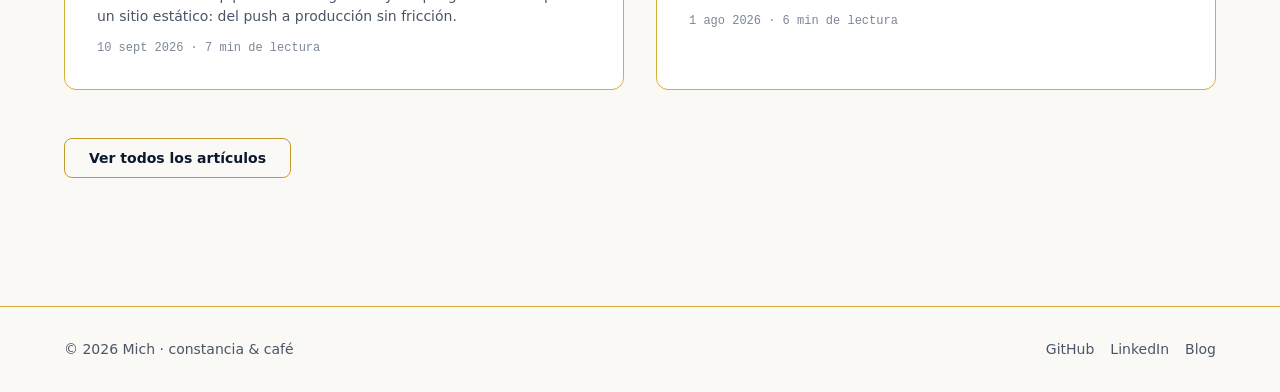
==== commit 05ee01be: "cambios" ====
--- a/index.html
+++ b/index.html
@@ -1,5 +1,5 @@
 <!DOCTYPE html>
-<html lang="es" data-theme="dark">
+<html lang="es" data-theme="light">
 <head>
   <meta charset="UTF-8">
   <meta name="viewport" content="width=device-width, initial-scale=1.0">
@@ -116,19 +116,20 @@
       <div class="about-text">
         <h3 class="about-heading">Mi enfoque técnico</h3>
         <p>
-          Creo que el buen software se diseña antes de escribirse. Aplico
-          arquitectura limpia y separación de responsabilidades para que cada
-          pieza sea fácil de leer, probar y evolucionar sin derribar la casa.
+          Creo que antes de elegir una paleta de colores o trazar el primer componente, lo más importante
+           es entender para quién estamos diseñando.
+           Mi proceso siempre comienza escuchando y analizando las necesidades del usuario,
+            porque un buen producto nace de la empatía antes que de lo visual.
         </p>
         <p>
-          Priorizo las buenas prácticas: código revisado, convenciones claras
-          y pruebas que respaldan cada cambio. Lo que no se puede medir, no se
-          puede mejorar.
+          Priorizo crear interfaces que se sientan naturales. Busco ese equilibrio perfecto donde la navegación es tan intuitiva
+           y fácil de usar que fluye por sí sola, pero acompañada de un diseño estético que respira la verdadera esencia del proyecto.
+           Para mí, la funcionalidad y la belleza siempre deben ir de la mano.
         </p>
         <p>
-          Automatizo todo lo que se repite. Pipelines de CI/CD que compilan,
-          testean y despliegan sin fricción, para que entregar valor sea un
-          hábito y no un evento.
+         Cuido cada pequeño detalle para que la experiencia final se sienta suave, cálida y muy creativa. 
+         Ya sea estructurando una idea o dándole vida en el código, mi objetivo es entregar plataformas que no solo resuelvan un problema,
+          sino que conecten con las personas de una manera genuina.
         </p>
       </div>
 
--- a/css/variables.css
+++ b/css/variables.css
@@ -1,6 +1,6 @@
 /* ============================================================
    Design tokens · Developer Portfolio
-   Dark mode por defecto · paleta clara via [data-theme="light"]
+   Tema claro pastel por defecto · tema espresso via [data-theme="dark"]
    ============================================================ */
 
 :root {
@@ -73,46 +73,61 @@
   --header-bg: color-mix(in srgb, var(--bg) 86%, transparent);
 
   /* ==========================================================
-     Tema oscuro (por defecto)
+     Tema oscuro (espresso/mocha)
      ========================================================== */
-  --bg: #0f1114;
-  --bg-elevated: #16181d;
-  --bg-muted: #1c1f25;
-  --text: #e7e9ec;
-  --text-muted: #989fac;
-  --text-faint: #6b7380;
-  --border: #252a33;
-  --border-strong: #333a45;
-  --accent: #f5a623;
-  --accent-strong: #ffbe3d;
-  --accent-contrast: #15170f;
-  --link: #f5a623;
+  --bg: #201a14;
+  --bg-elevated: #29221b;
+  --bg-muted: #332a21;
+  --text: #f2e8d5;
+  --text-muted: #bba892;
+  --text-faint: #907e6a;
+  --border: #403426;
+  --border-strong: #524234;
+  --accent: #e5a39a;
+  --accent-strong: #f0bcb4;
+  --accent-contrast: #2b1c18;
+  --accent-soft: #e7c175;
+  --link: #e5a39a;
+  --tag-bg: #332a21;
+  --tag-fg: #bba892;
+  --btn-bg: #8a6f5c;
+  --btn-bg-hover: #9a7d69;
+  --btn-fg: #f2e8d5;
   --focus-ring: 0 0 0 3px color-mix(in srgb, var(--accent) 45%, transparent);
-  --selection-bg: color-mix(in srgb, var(--accent) 85%, transparent);
+  --selection-bg: var(--accent-soft);
+  --selection-fg: #2b1e14;
 
   color-scheme: dark;
 }
 
 /* ============================================================
-   Tema claro
+   Tema claro (crema · café · pastel)
    ============================================================ */
 [data-theme="light"] {
-  --bg: #f7f7f5;
+  --bg: #fbf9f6;
   --bg-elevated: #ffffff;
-  --bg-muted: #efefe9;
-  --text: #1a1c1e;
-  --text-muted: #4c525c;
-  --text-faint: #6b7380;
-  --border: #e2e2dc;
-  --border-strong: #c9c9c1;
-  --accent: #b45309;
-  --accent-strong: #d97706;
+  --bg-muted: #f6f1ed;
+  --text: #0a192f;
+  --text-muted: #4a5568;
+  --text-faint: #7c8698;
+  --border: #d4af37;
+  --border-strong: #c49b2b;
+  --accent: #d81b60;
+  --accent-strong: #c01359;
   --accent-contrast: #ffffff;
-  --link: #b45309;
+  --accent-soft: #f8bbd0;
+  --link: #d81b60;
+  --tag-bg: #fce4ec;
+  --tag-fg: #d81b60;
+  --btn-bg: #d81b60;
+  --btn-bg-hover: #c01359;
+  --btn-fg: #ffffff;
+  --selection-bg: var(--accent-soft);
+  --selection-fg: #0a192f;
 
-  --shadow-sm: 0 1px 2px rgb(0 0 0 / 0.06);
-  --shadow-md: 0 6px 16px rgb(0 0 0 / 0.08);
-  --shadow-lg: 0 16px 40px rgb(0 0 0 / 0.12);
+  --shadow-sm: 0 1px 2px rgb(10 25 47 / 0.08);
+  --shadow-md: 0 6px 16px rgb(10 25 47 / 0.1);
+  --shadow-lg: 0 16px 40px rgb(10 25 47 / 0.14);
 
   color-scheme: light;
 }
--- a/css/style.css
+++ b/css/style.css
@@ -57,11 +57,11 @@
 
 ::selection {
   background: var(--selection-bg);
-  color: var(--bg);
+  color: var(--selection-fg);
 }
 
 :focus-visible {
-  outline: 3px solid var(--accent);
+  outline: 3px solid var(--link);
   outline-offset: 2px;
   border-radius: var(--radius-sm);
 }
@@ -78,7 +78,7 @@
 }
 
 .section {
-  padding-block: var(--space-8);
+  padding-block: var(--space-9);
 }
 
 .eyebrow {
@@ -96,8 +96,8 @@
   left: var(--space-3);
   z-index: var(--z-skip);
   padding: var(--space-2) var(--space-4);
-  background: var(--accent);
-  color: var(--accent-contrast);
+  background: var(--btn-bg);
+  color: var(--btn-fg);
   font-weight: var(--weight-semibold);
   border-radius: var(--radius-md);
   transform: translateY(-400%);
@@ -172,7 +172,7 @@
 }
 
 .nav-list a.is-active {
-  color: var(--accent);
+  color: var(--link);
 }
 
 /* ---------- Botón de tema ---------- */
@@ -251,7 +251,7 @@
 .hero-grid {
   display: grid;
   grid-template-columns: minmax(0, 1.6fr) minmax(0, 1fr);
-  gap: var(--space-7);
+  gap: var(--space-8);
   align-items: center;
   width: 100%;
 }
@@ -301,8 +301,8 @@
   padding: var(--space-2) var(--space-3);
   border: 1px solid var(--border);
   border-radius: var(--radius-full);
-  background: var(--bg-muted);
-  color: var(--text-muted);
+  background: var(--tag-bg);
+  color: var(--tag-fg);
   font-family: var(--font-mono);
   font-size: var(--text-xs);
   letter-spacing: 0.02em;
@@ -349,7 +349,7 @@
   height: 0.5rem;
   flex-shrink: 0;
   border-radius: var(--radius-full);
-  background: #22c55e;
+  background: var(--accent-soft);
 }
 
 .status-dot::after {
@@ -357,7 +357,7 @@
   position: absolute;
   inset: 0;
   border-radius: var(--radius-full);
-  background: #22c55e;
+  background: var(--accent-soft);
   opacity: 0.6;
   animation: pulse 1.8s var(--ease-out) infinite;
 }
@@ -405,13 +405,13 @@
 
 .copy-btn:hover {
   color: var(--text);
-  border-color: var(--accent);
+  border-color: var(--link);
 }
 
 .copy-btn.is-copied {
-  background: var(--accent);
-  border-color: var(--accent);
-  color: var(--accent-contrast);
+  background: var(--btn-bg);
+  border-color: var(--btn-bg);
+  color: var(--btn-fg);
 }
 
 .copy-label {
@@ -444,8 +444,8 @@
 }
 
 .social-link:hover {
-  color: var(--accent);
-  border-color: var(--accent);
+  color: var(--link);
+  border-color: var(--link);
   background: var(--bg-muted);
   text-decoration: none;
 }
@@ -475,12 +475,12 @@
 }
 
 .btn-primary {
-  background: var(--accent);
-  color: var(--accent-contrast);
+  background: var(--btn-bg);
+  color: var(--btn-fg);
 }
 
 .btn-primary:hover {
-  background: var(--accent-strong);
+  background: var(--btn-bg-hover);
 }
 
 .btn-ghost {
@@ -490,16 +490,16 @@
 }
 
 .btn-ghost:hover {
-  border-color: var(--accent);
-  color: var(--accent);
+  border-color: var(--link);
+  color: var(--link);
 }
 
 /* ---------- Secciones ---------- */
 .section-header {
   display: flex;
   flex-direction: column;
-  gap: var(--space-2);
-  margin-bottom: var(--space-6);
+  gap: var(--space-3);
+  margin-bottom: var(--space-7);
 }
 
 .section-title {
@@ -516,11 +516,11 @@
 .feature-grid {
   display: grid;
   grid-template-columns: repeat(auto-fit, minmax(min(100%, 20rem), 1fr));
-  gap: var(--space-5);
+  gap: var(--space-6);
 }
 
 .feature-card {
-  padding: var(--space-5);
+  padding: var(--space-6);
   border: 1px solid var(--border);
   border-radius: var(--radius-lg);
   background: var(--bg-elevated);
@@ -549,9 +549,9 @@
 .about-text {
   display: flex;
   flex-direction: column;
-  gap: var(--space-4);
+  gap: var(--space-5);
   max-width: var(--measure);
-  margin-bottom: var(--space-7);
+  margin-bottom: var(--space-8);
 }
 
 .about-heading {
@@ -566,14 +566,14 @@
 .skills-grid {
   display: grid;
   grid-template-columns: repeat(4, 1fr);
+  gap: var(--space-5);
+}
+
+.skill-card {
+  display: flex;
+  flex-direction: column;
   gap: var(--space-4);
-}
-
-.skill-card {
-  display: flex;
-  flex-direction: column;
-  gap: var(--space-3);
-  padding: var(--space-5);
+  padding: var(--space-6);
   border: 1px solid var(--border);
   border-radius: var(--radius-lg);
   background: var(--bg-elevated);
@@ -611,14 +611,14 @@
 #projects-grid {
   display: grid;
   grid-template-columns: repeat(auto-fit, minmax(min(100%, 20rem), 1fr));
-  gap: var(--space-5);
+  gap: var(--space-6);
 }
 
 .project-card {
   display: flex;
   flex-direction: column;
-  gap: var(--space-3);
-  padding: var(--space-5);
+  gap: var(--space-4);
+  padding: var(--space-6);
   border: 1px solid var(--border);
   border-radius: var(--radius-lg);
   background: var(--bg-elevated);
@@ -685,21 +685,22 @@
 .project-card-links a {
   font-family: var(--font-mono);
   font-size: var(--text-sm);
+  color: var(--link);
 }
 
 /* ---------- Blog ---------- */
 #latest-posts-list {
   display: grid;
   grid-template-columns: repeat(auto-fit, minmax(min(100%, 20rem), 1fr));
-  gap: var(--space-4);
-  margin-bottom: var(--space-5);
+  gap: var(--space-6);
+  margin-bottom: var(--space-7);
 }
 
 .latest-card {
   display: flex;
   flex-direction: column;
-  gap: var(--space-2);
-  padding: var(--space-5);
+  gap: var(--space-3);
+  padding: var(--space-6);
   border: 1px solid var(--border);
   border-radius: var(--radius-lg);
   background: var(--bg-elevated);
@@ -742,7 +743,7 @@
 }
 
 .post-card {
-  padding: var(--space-5);
+  padding: var(--space-6);
   border: 1px solid var(--border);
   border-radius: var(--radius-lg);
   background: var(--bg-elevated);
@@ -762,7 +763,7 @@
 }
 
 .post-card-link:hover {
-  color: var(--accent);
+  color: var(--link);
 }
 
 .post-card-title {
@@ -892,21 +893,21 @@
 }
 
 .copy-code-btn:hover {
-  color: var(--accent);
-  border-color: var(--accent);
+  color: var(--link);
+  border-color: var(--link);
 }
 
 .copy-code-btn.is-copied {
-  background: var(--accent);
-  border-color: var(--accent);
-  color: var(--accent-contrast);
+  background: var(--btn-bg);
+  border-color: var(--btn-bg);
+  color: var(--btn-fg);
 }
 
 .post-body :not(pre) > code {
   padding: 0.125em 0.375em;
   border-radius: var(--radius-sm);
   background: var(--bg-muted);
-  color: var(--accent);
+  color: var(--link);
   font-family: var(--font-mono);
   font-size: 0.9em;
 }
@@ -940,7 +941,7 @@
 }
 
 .footer-links a:hover {
-  color: var(--accent);
+  color: var(--link);
 }
 
 /* ---------- Movimiento reducido ---------- */
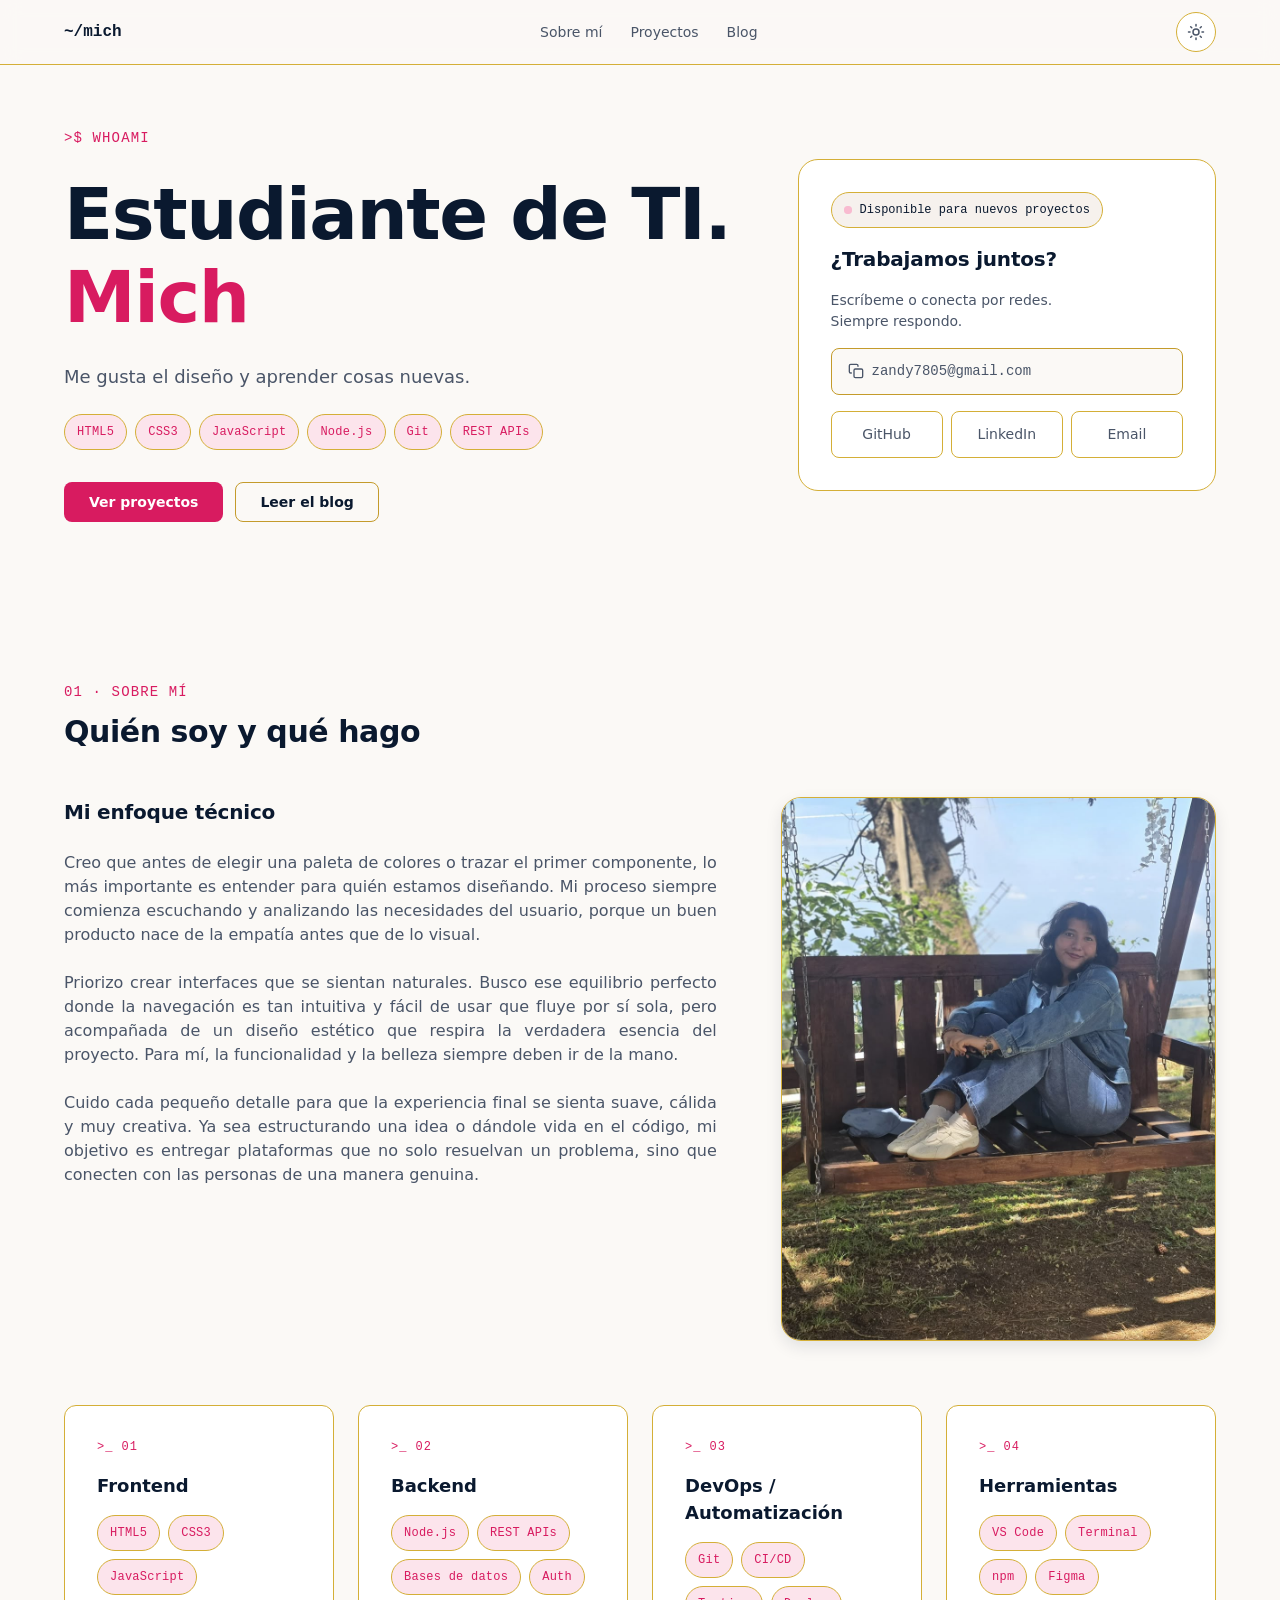
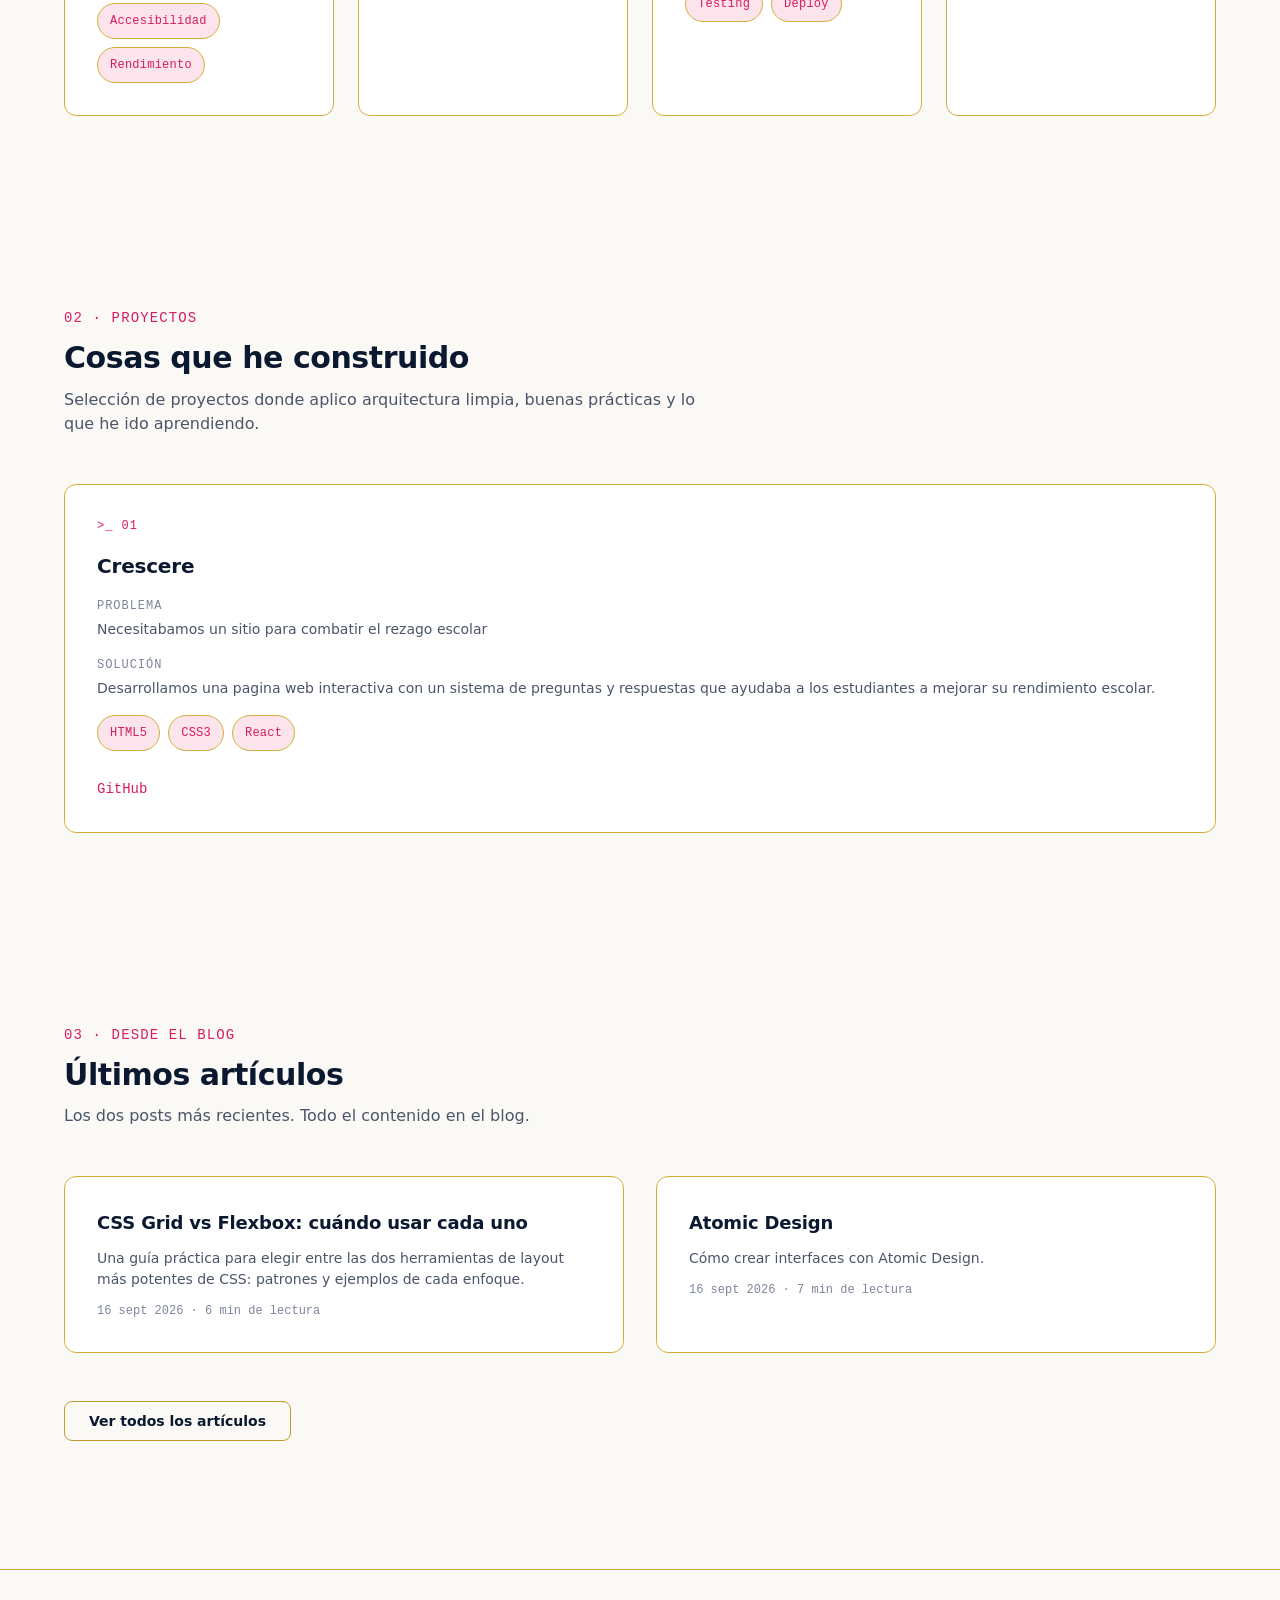
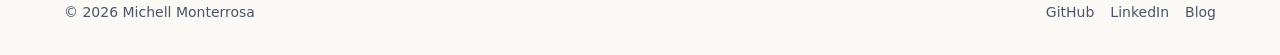
==== commit aa3e0523: "ajustes visuales" ====
--- a/index.html
+++ b/index.html
@@ -57,7 +57,7 @@
             <span class="hero-name">Mich</span>
           </h1>
           <p class="hero-lead">
-            Me gusta el diseño, el desarrollo movil y aprender cosas nuevas.
+            Me gusta el diseño y aprender cosas nuevas.
           </p>
           <ul class="tech-badges" aria-label="Tecnologías core">
             <li class="tech-badge">HTML5</li>
@@ -113,25 +113,31 @@
         <h2 class="section-title">Quién soy y qué hago</h2>
       </div>
 
-      <div class="about-text">
-        <h3 class="about-heading">Mi enfoque técnico</h3>
-        <p>
-          Creo que antes de elegir una paleta de colores o trazar el primer componente, lo más importante
-           es entender para quién estamos diseñando.
-           Mi proceso siempre comienza escuchando y analizando las necesidades del usuario,
-            porque un buen producto nace de la empatía antes que de lo visual.
-        </p>
-        <p>
-          Priorizo crear interfaces que se sientan naturales. Busco ese equilibrio perfecto donde la navegación es tan intuitiva
-           y fácil de usar que fluye por sí sola, pero acompañada de un diseño estético que respira la verdadera esencia del proyecto.
-           Para mí, la funcionalidad y la belleza siempre deben ir de la mano.
-        </p>
-        <p>
-         Cuido cada pequeño detalle para que la experiencia final se sienta suave, cálida y muy creativa. 
-         Ya sea estructurando una idea o dándole vida en el código, mi objetivo es entregar plataformas que no solo resuelvan un problema,
-          sino que conecten con las personas de una manera genuina.
-        </p>
-      </div>
+     <div class="about-grid">
+      <div class="about-text" style="text-align: justify;">
+  <h3 class="about-heading" style="text-align: left;">Mi enfoque técnico</h3>
+  <p>
+    Creo que antes de elegir una paleta de colores o trazar el primer componente, lo más importante 
+    es entender para quién estamos diseñando. Mi proceso siempre comienza escuchando y analizando las 
+    necesidades del usuario, porque un buen producto nace de la empatía antes que de lo visual.
+  </p>
+  <p>
+    Priorizo crear interfaces que se sientan naturales. Busco ese equilibrio perfecto donde la navegación 
+    es tan intuitiva y fácil de usar que fluye por sí sola, pero acompañada de un diseño estético que 
+    respira la verdadera esencia del proyecto. Para mí, la funcionalidad y la belleza siempre deben ir 
+    de la mano.
+  </p>
+  <p>
+    Cuido cada pequeño detalle para que la experiencia final se sienta suave, cálida y muy creativa. 
+    Ya sea estructurando una idea o dándole vida en el código, mi objetivo es entregar plataformas 
+    que no solo resuelvan un problema, sino que conecten con las personas de una manera genuina.
+  </p>
+</div>
+
+      <figure class="about-figure">
+        <img src="assets/dani.jpeg" alt="Fotografía de Mich" />
+      </figure>
+    </div>
 
       <div class="skills-grid">
         <article class="skill-card">
@@ -187,7 +193,7 @@
         <h2 class="section-title">Cosas que he construido</h2>
         <p class="section-lead">
           Selección de proyectos donde aplico arquitectura limpia, buenas
-          prácticas y automatización.
+          prácticas y lo que he ido aprendiendo.
         </p>
       </div>
       <div id="projects-grid"></div>
@@ -208,10 +214,10 @@
 
   <footer class="site-footer">
     <div class="container">
-      <p>© <span id="year">2026</span> Mich · constancia &amp; café</p>
+      <p>© <span id="year">2026</span> Michell Monterrosa </p>
       <ul class="footer-links">
-        <li><a href="https://github.com/" rel="noopener noreferrer" target="_blank">GitHub</a></li>
-        <li><a href="https://linkedin.com/" rel="noopener noreferrer" target="_blank">LinkedIn</a></li>
+        <li><a href="https://github.com/253464-Daniela" rel="noopener noreferrer" target="_blank">GitHub</a></li>
+        <li><a href="https://www.linkedin.com/in/daniela-michell-zúñiga-monterrosa-186a79348" rel="noopener noreferrer" target="_blank">LinkedIn</a></li>
         <li><a href="blog.html">Blog</a></li>
       </ul>
     </div>
--- a/css/style.css
+++ b/css/style.css
@@ -240,9 +240,9 @@
   padding-top: var(--header-height);
 }
 
-/* ---------- Hero ---------- */
+/* ---------- hero---------- */
 .hero {
-  min-height: calc(100vh - var(--header-height));
+  min-height: calc(40vh - var(--header-height));
   display: flex;
   align-items: center;
   padding-block: var(--space-8);
@@ -279,6 +279,21 @@
   max-width: var(--measure);
   color: var(--text-muted);
   font-size: var(--text-lg);
+}
+
+/* ---------- Hero del blog (container-narrow) ---------- */
+.hero.container-narrow {
+  flex-direction: column;
+  justify-content: center;
+  align-items: flex-start;
+  gap: var(--space-4);
+}
+
+.hero.container-narrow .hero-title {
+  font-size: clamp(3.5rem, 11vw, 7.5rem);
+  line-height: var(--leading-tight);
+  letter-spacing: -0.03em;
+  color: var(--accent);
 }
 
 .hero-actions {
@@ -546,12 +561,38 @@
 }
 
 /* ---------- Sección sobre mí ---------- */
+.about-grid {
+  display: grid;
+  grid-template-columns: minmax(0, 1.2fr) minmax(0, 0.8fr);
+  gap: var(--space-8);
+  align-items: start;
+  margin-bottom: var(--space-8);
+}
+
+.about-figure {
+  position: relative;
+  margin: 0;
+  width: 100%;
+  aspect-ratio: 4 / 5;
+  overflow: hidden;
+  border: 1px solid var(--border);
+  border-radius: var(--radius-xl);
+  box-shadow: var(--shadow-md);
+}
+
+.about-figure img {
+  position: absolute;
+  inset: 0;
+  width: 100%;
+  height: 100%;
+  object-fit: cover;
+}
+
 .about-text {
   display: flex;
   flex-direction: column;
   gap: var(--space-5);
   max-width: var(--measure);
-  margin-bottom: var(--space-8);
 }
 
 .about-heading {
@@ -792,6 +833,12 @@
   display: inline-flex;
   flex-wrap: wrap;
   gap: var(--space-2);
+}
+
+/* ---------- Blog: recorte del margen inferior ---------- */
+body[data-page="blog"] #posts-list,
+body[data-page="blog"] #post-content {
+  padding-block-end: var(--space-5);
 }
 
 /* ---------- Lector de artículos ---------- */
@@ -1009,6 +1056,16 @@
     flex: 1;
   }
 
+  .about-grid {
+    grid-template-columns: 1fr;
+    gap: var(--space-6);
+  }
+
+  .about-figure {
+    order: -1;
+    max-width: 24rem;
+  }
+
   .skills-grid {
     grid-template-columns: 1fr;
   }
